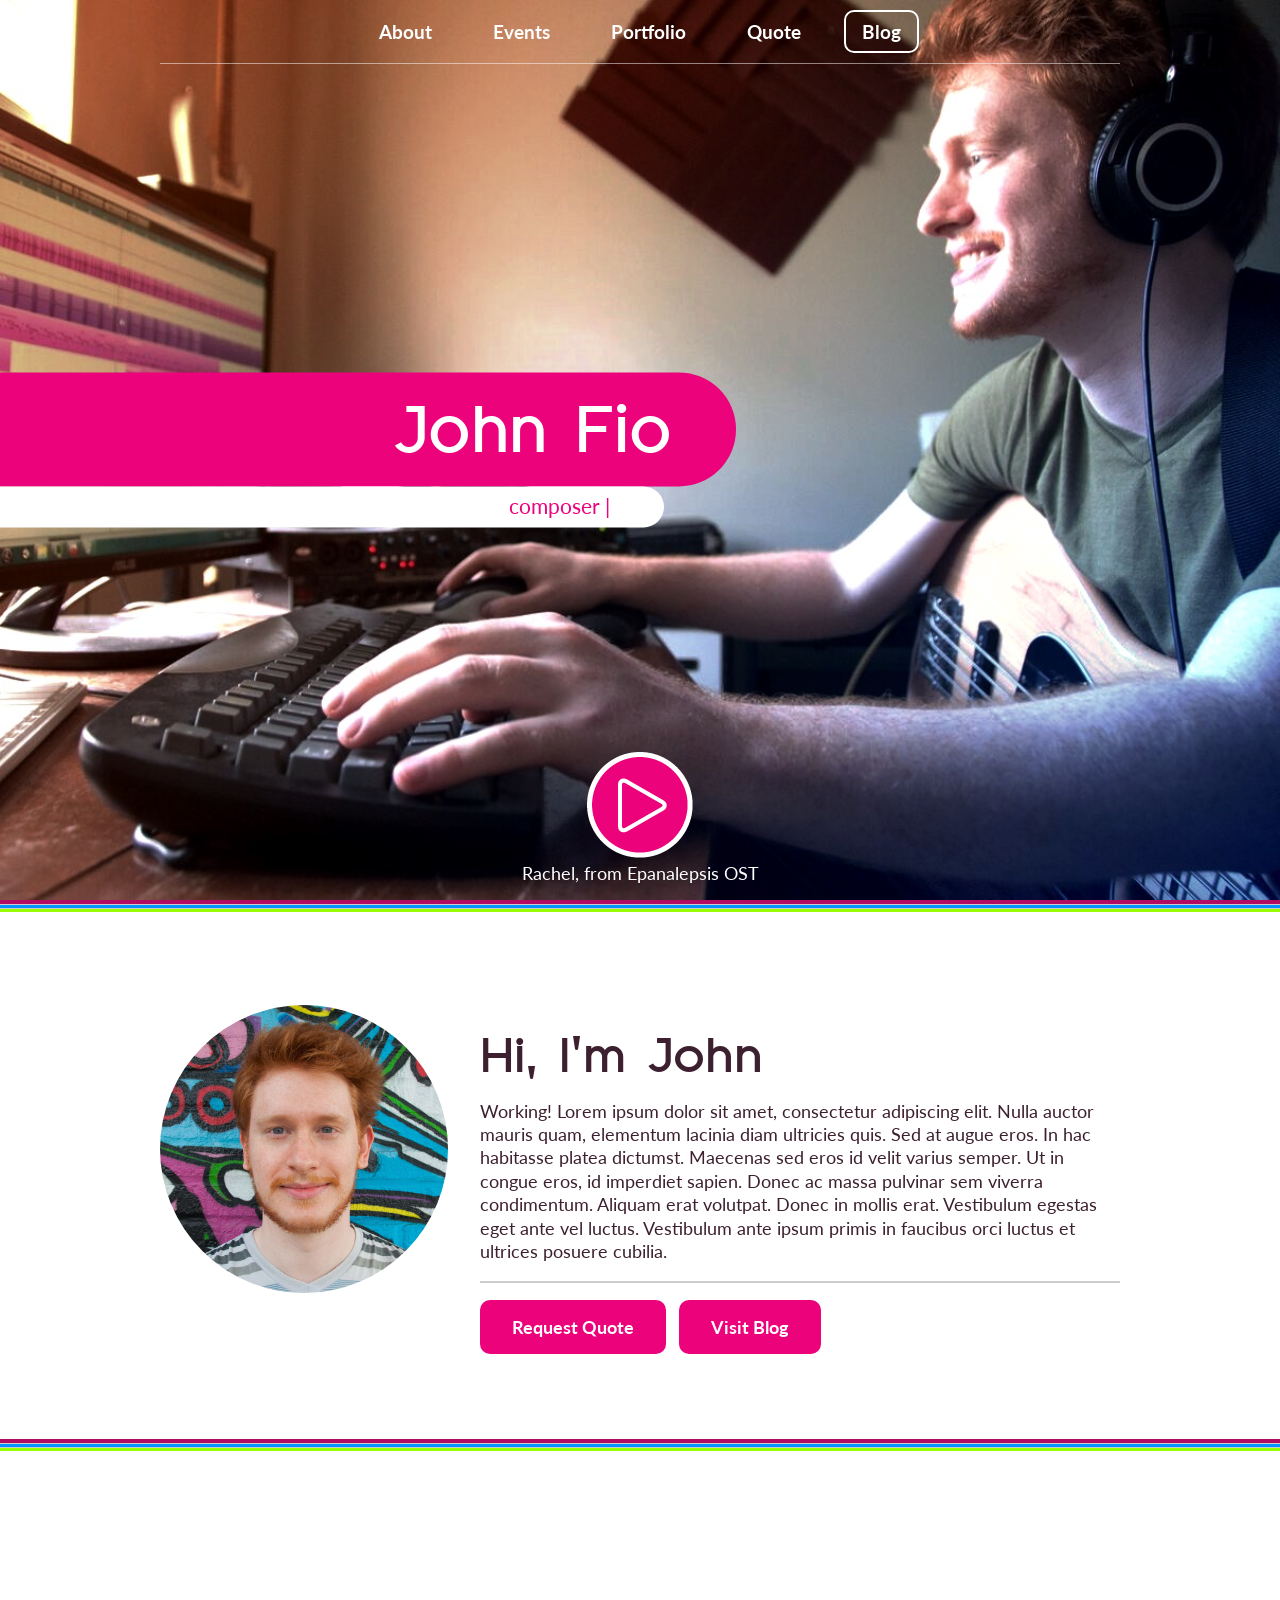
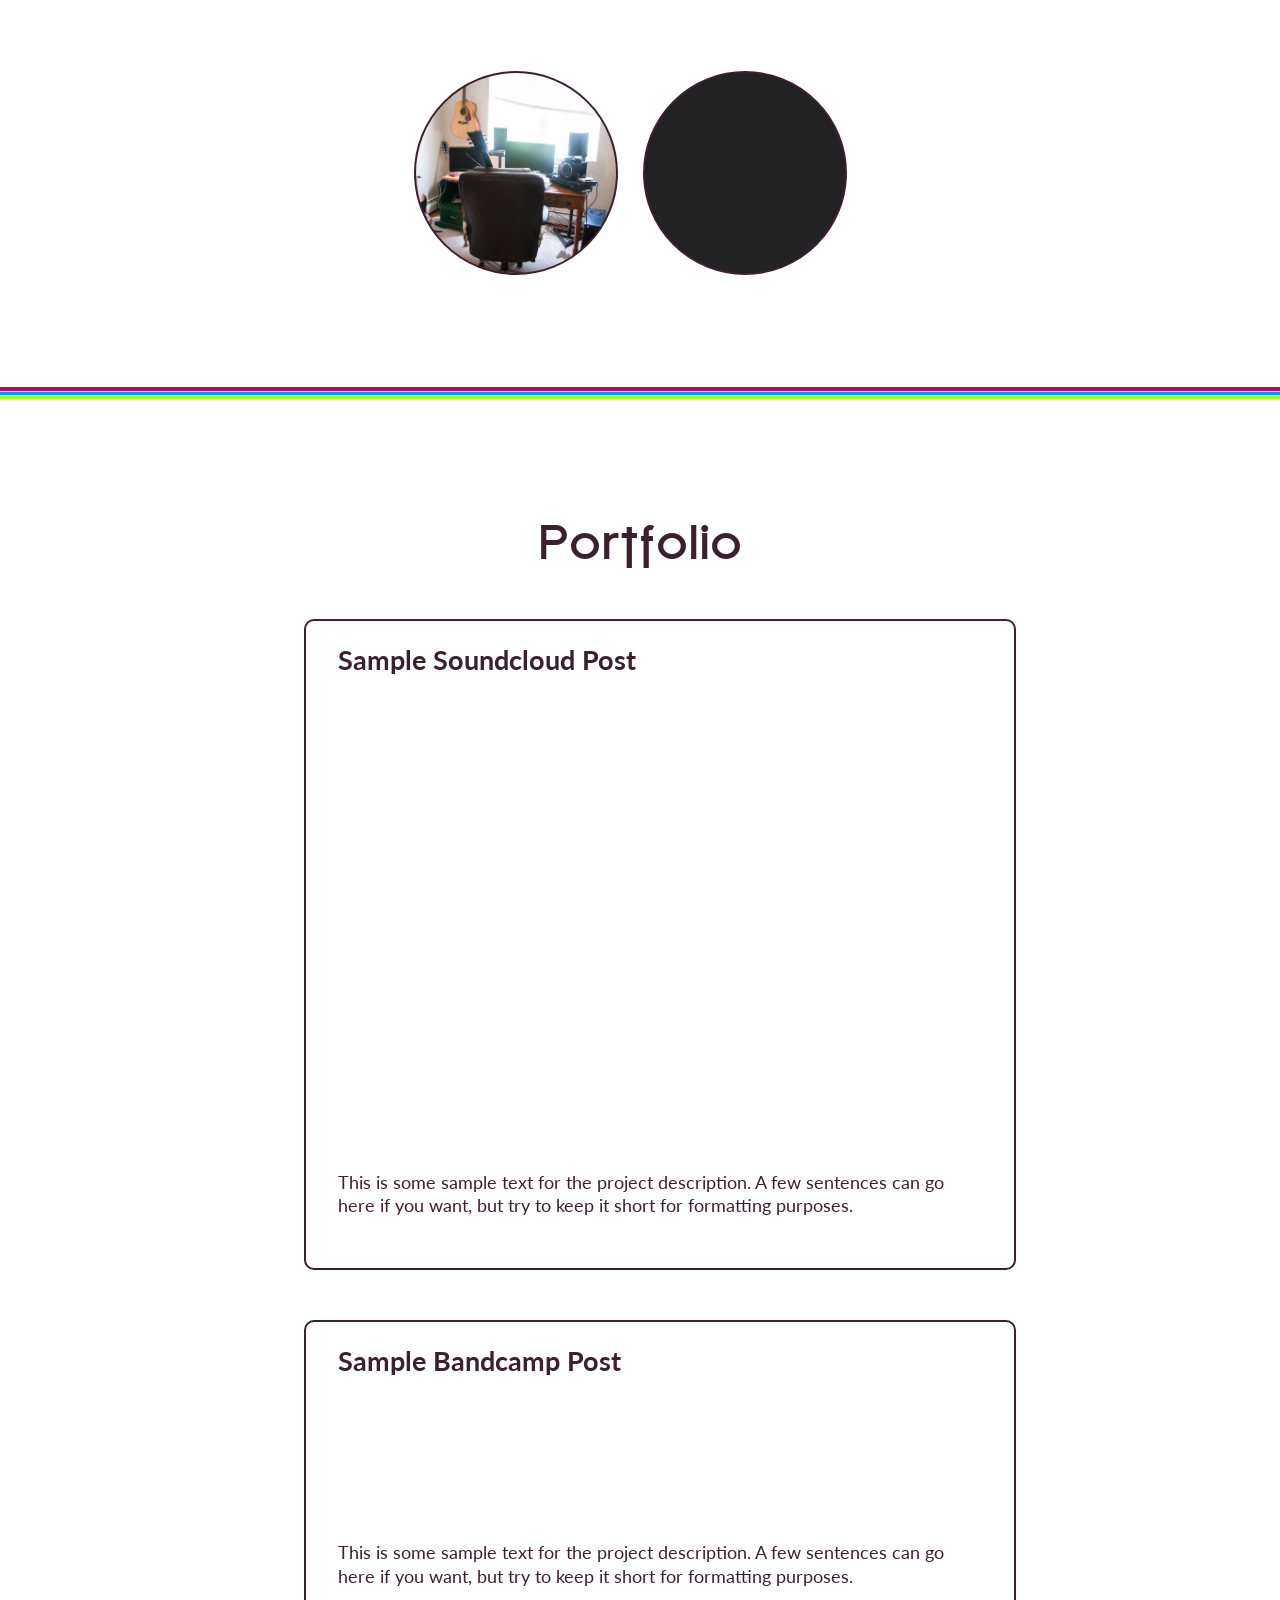
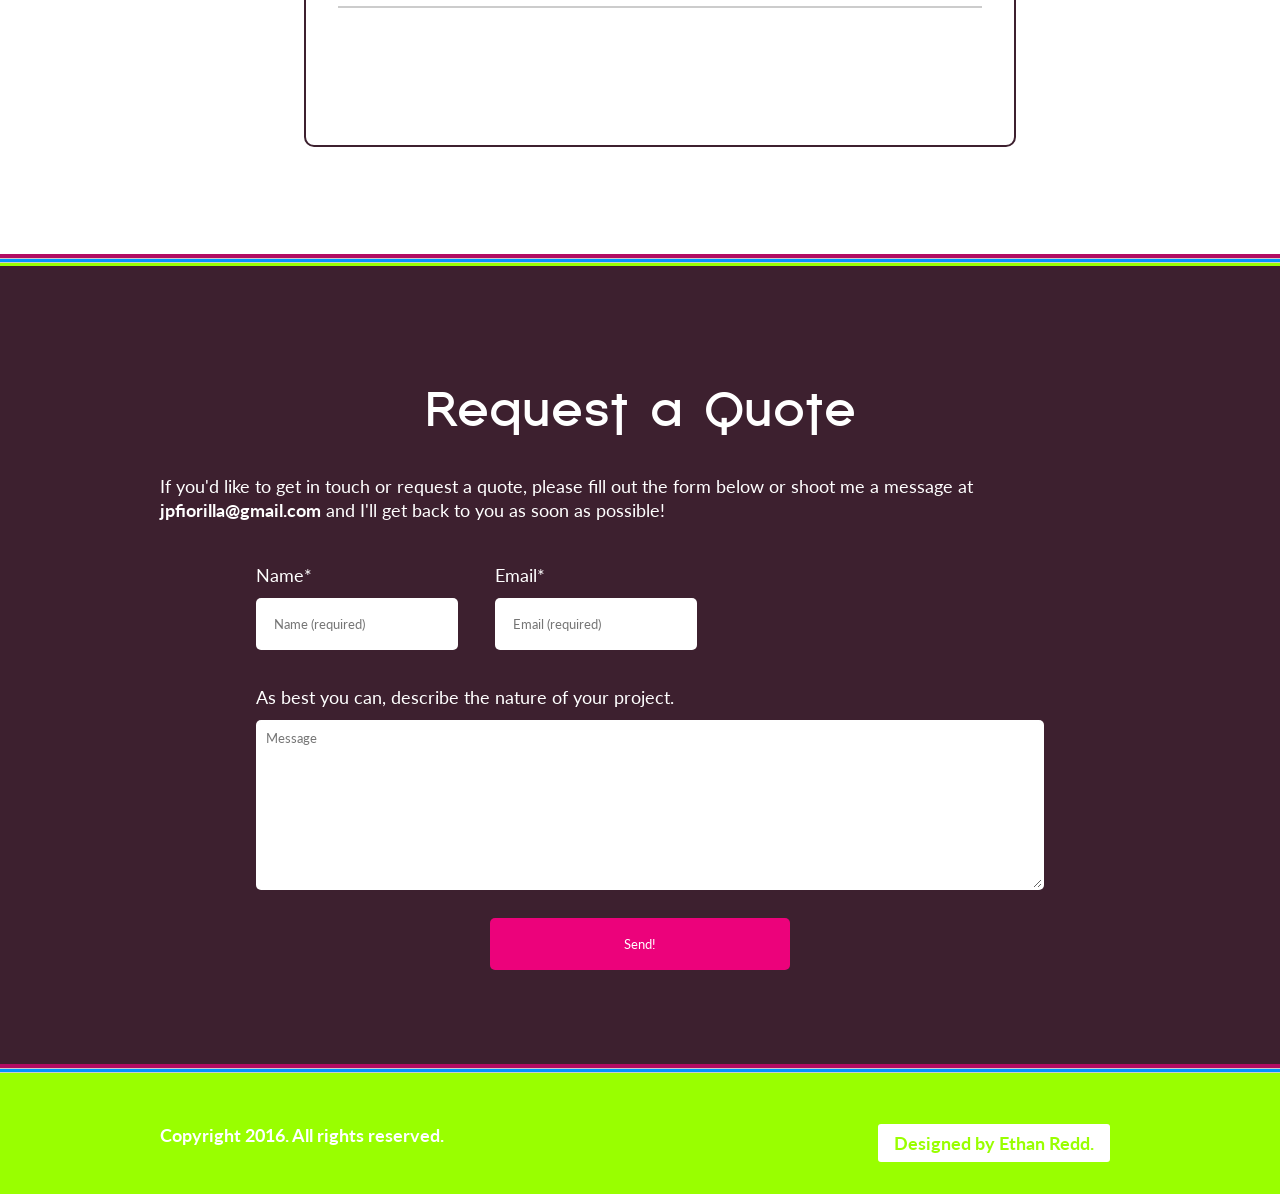
==== index.html @ 66d2ec2f "init" ====
<!DOCTYPE html>
<html>

  <head>
  <meta charset="utf-8">
  <meta http-equiv="X-UA-Compatible" content="IE=edge">
  <meta name="viewport" content="width=device-width, initial-scale=1">

  <title>John Fio - Composer</title>
  <meta name="description" content="Write an awesome description for your new site here. You can edit this line in _config.yml. It will appear in your document head meta (for Google search results) and in your feed.xml site description.
">

  <link href='https://fonts.googleapis.com/css?family=Lato:400,700' rel='stylesheet' type='text/css'>
  <link href="https://file.myfontastic.com/n6vo44Re5QaWo8oCKShBs7/icons.css" rel="stylesheet">
  <link rel="canonical" href="http://ethanredd.com/clientPreviews/johnfio/">
  <link rel="alternate" type="application/rss+xml" title="John Fio - Composer" href="http://ethanredd.com/clientPreviews/johnfio/feed.xml">

  <link rel="stylesheet" href="../css/style.css">
  <link rel="stylesheet" href="../css/stylem.css">
  <link rel="stylesheet" href="../css/jscrollpane.css">
  
  
  <link rel="apple-touch-icon" sizes="57x57" href="../images/apple-icon-57x57.png">
  <link rel="apple-touch-icon" sizes="60x60" href="../images/apple-icon-60x60.png">
  <link rel="apple-touch-icon" sizes="72x72" href="../images/apple-icon-72x72.png">
  <link rel="apple-touch-icon" sizes="76x76" href="../images/apple-icon-76x76.png">
  <link rel="apple-touch-icon" sizes="114x114" href="../images/apple-icon-114x114.png">
  <link rel="apple-touch-icon" sizes="120x120" href="../images/apple-icon-120x120.png">
  <link rel="apple-touch-icon" sizes="144x144" href="../images/apple-icon-144x144.png">
  <link rel="apple-touch-icon" sizes="152x152" href="../images/apple-icon-152x152.png">
  <link rel="apple-touch-icon" sizes="180x180" href="../images/apple-icon-180x180.png">
  <link rel="icon" type="image/png" sizes="192x192"  href="../images/android-icon-192x192.png">
  <link rel="icon" type="image/png" sizes="32x32" href="../images/favicon-32x32.png">
  <link rel="icon" type="image/png" sizes="96x96" href="../images/favicon-96x96.png">
  <link rel="icon" type="image/png" sizes="16x16" href="..">
  <link rel="manifest" href="/manifest.json">
  <meta name="msapplication-TileColor" content="#ffffff">
  <meta name="msapplication-TileImage" content="../ms-icon-144x144.png">
  <meta name="theme-color" content="#ffffff">

  <script type="text/javascript" src="https://code.jquery.com/jquery-1.12.0.min.js"></script>
  <script type="text/javascript" src="../scripts/jScrollPane.js"></script>
  <script>
		
		
		function validateEmail(email) {
			var re = /^(([^<>()\[\]\\.,;:\s@"]+(\.[^<>()\[\]\\.,;:\s@"]+)*)|(".+"))@((\[[0-9]{1,3}\.[0-9]{1,3}\.[0-9]{1,3}\.[0-9]{1,3}])|(([a-zA-Z\-0-9]+\.)+[a-zA-Z]{2,}))$/;
			return re.test(email);
		}
		
		$(document).ready(function(){
			var top = 0;
			var quotenum = 0;
			
			if (!navigator.userAgent.match(/webkit/i)) {
				 $(".wrapper").jScrollPane();
			}
			
			
			var rotatePortfolioQuotes = function(){
				$(".portfolioquotedisplay").each(function(){
					var quotes = $(this).find(".quotes");
					quotes.fadeOut(200);
					var q =quotenum % quotes.length+1;
					var currentSelector ="#" + $(this).attr("id")+" .quotes:nth-child("+q+")";
					$(currentSelector).fadeIn(800);
					
					quotenum++;
				});
			};
			$(".quotes").hide();
			setInterval(rotatePortfolioQuotes, 6000);
			
			
			$(".modal").hide();
			$("#splashname").animate({"width":"50%"}, 800,"linear");
			$("#splashsub").animate({"width":"50%"}, 1000,"linear");
			
			$(".openmodal").click(function(e){
				e.preventDefault();
				$($(this).attr('href')).fadeIn(300);
			});
			
			$(".modal-close").click(function(e){
				e.preventDefault();
				$(".modal").fadeOut(200);	
			});
			
			$(window).scroll(function(){
				top = $(window).scrollTop();
				if(top > 300){
					$("#header").addClass("headeractive");
				}else{
					$("#header").removeClass("headeractive");
				}
				
				$(".invisible").each(function(i){
					var t = $(this).offset().top ;
					var tw =  $(window).height() + $(window).scrollTop();
					if(tw > t){
						$(this).animate({"opacity": "1"}, 500,"linear");
					}
				});
			});
			
			$("#contactform").submit(function(e){
				e.preventDefault();
				
				var valid = true;
				
				if($("#cname").val()==="" || $("#cemail").val()===""){
					valid = false;
					$("#cname").addClass("required");
				}
				
				if(!validateEmail($("#cemail").val())){
					valid = false;
					$("#cemail").addClass("required");
				}
				
				if(valid){
					
					$.ajax({
						type: 'POST',
						url: $(this).attr('action'),
						data: $(this).serialize()
					}).done(function(response, textStatus, jqXHR) {
						var newdiv = $("<div class='inner'><h1>Thanks!</h1><p style='text-align:center;'>I'll get back to you as soon as possible.</p></div>").hide();
						$("#getquote .inner").replaceWith(newdiv);
						newdiv.fadeIn(800);					
					});
					
					
				}
				
			});
			
		});
	</script>
</head>


  <body>
      <div class="wrapper">
        
<div id="header">
	<div class="inner">
	
		<div id="h-social" class="sociallinks">
			<a class="socicon-bandcamp"  href="http://audiosprite.bandcamp.com"></a> 
			<a class="socicon-soundcloud"  href="http://www.soundcloud.com/audiosprite/">
			<a class="socicon-twitter" href="http://www.twitter.com/audiosprite"></a>
		</div>
		
		<nav id="h-nav">
			<a href="#about">About</a>
			<a href="#events">Events</a>
			<a href="#portfolio">Portfolio</a>
			<a href="#getquote">Quote</a>
			<a href="">Blog</a>
		</nav>
		
	</div>				
</div>

				
		<section class="chunk" id="splash">
				<div class="vert-center">
					<div class="splashstrip" id="splashname">
						<h1>John Fio</hi>
					</div>
					<div class="splashstrip sociallinks" id="splashsub">
						<div>composer | <a class="socicon-bandcamp"  href="http://audiosprite.bandcamp.com"></a> <a class="socicon-soundcloud"  href="http://www.soundcloud.com/audiosprite/"></a>  <a class="socicon-twitter" href="http://www.twitter.com/audiosprite"></a></div>
					</div>
				</div>
				
				<div style="color:white; text-align: center; bottom: 1rem; position: absolute; width:100%;">
					<a id="splashplay" href="#modal-playbutton"><img id="splashplaybutton" src="../images/playbutton.png" alt="Play"></a>
					<div id="#splashplay">Rachel, from Epanalepsis OST</div>
				</div>
		</section>
		
		<section class="chunk" id="about">
			<hr class="strip topstrip">
			<div class="inner invisible">
				<img src="headshot.jpg" alt="John Fio" id="headshot">
				<h1 style="text-align: left; margin-bottom: 0px;">Hi, I'm John</h1>					
				<p>
						Working! Lorem ipsum dolor sit amet, consectetur adipiscing elit. Nulla auctor mauris quam, elementum lacinia diam ultricies quis. Sed at augue eros. In hac habitasse platea dictumst. Maecenas sed eros id velit varius semper. Ut in congue eros, id imperdiet sapien. Donec ac massa pulvinar sem viverra condimentum. Aliquam erat volutpat. Donec in mollis erat. Vestibulum egestas eget ante vel luctus. Vestibulum ante ipsum primis in faucibus orci luctus et ultrices posuere cubilia.
				</p>
				
				<hr>
				<div class="row" style="text-align:left;">
					<a href="#quote" class="buttonlink">Request Quote</a>
					<a href="[blog]" class="buttonlink">Visit Blog</a>
				</div>
				
			</div>
		</section>
		
		<section class="chunk" id="events">
			<hr class="strip topstrip">
			<div class="inner invisible">
				<h1>Events</h1>
				<ul id="eventsul">
					<div id="eventsulwrap">
						
						
						<li><a style="background-image:url('../images/testimg.jpg')" class="openmodal" href="#modal-testevent"></a></li>
						
						<li><a style="background-image:url('../images/')" class="openmodal" href="#modal-playbutton"></a></li>
						
						
					</div>
				</ul>
				
				
			</div>
		</section>
		
		
		<section class="chunk" id="portfolio">
			<hr class="strip topstrip">
			<div class="inner invisible">
				
				<h1>Portfolio</h1>
				
				<ul id="portfolioul">
					
						<li>
							<h2>Sample Soundcloud Post</h2>
							<iframe width="100%" height="450" scrolling="no" frameborder="no" src="https://w.soundcloud.com/player/?url=https%3A//api.soundcloud.com/playlists/109590826&amp;auto_play=false&amp;hide_related=false&amp;show_comments=true&amp;show_user=true&amp;show_reposts=false&amp;visual=true"></iframe>

<p>This is some sample text for the project description. A few sentences can go here if you want, but try to keep it short for formatting purposes.</p>

							
						</li>
	
					
						<li>
							<h2>Sample Bandcamp Post</h2>
							<iframe style="border: 0; width: 100%; height: 120px;" src="https://bandcamp.com/EmbeddedPlayer/album=4010447247/size=large/bgcol=ffffff/linkcol=0687f5/tracklist=false/artwork=small/transparent=true/" seamless=""><a href="http://audiosprite.bandcamp.com/album/epanalepsis">Epanalepsis by John Fio</a></iframe>
<p>This is some sample text for the project description. A few sentences can go here if you want, but try to keep it short for formatting purposes.</p>


							
							<div class="row" class="quotebox">
								<hr>
								<div class="portfolioquote" >
									
									<div class="portfolioquotedisplay" id="quote-testportfolio">
										
										<div class="quotes">
											<div><strong>"Kudos to the audio, which evoked memories of my favourite era of music."</strong></div> 
											John Walker, RockPaperShotgun
										</div>
										
										<div class="quotes">
											<div><strong>"John Fio’s neat melodies add character"</strong></div> 
											Adam Koper, Nouse
										</div>
										
										<div class="quotes">
											<div><strong>"Very diverse with some very catchy melodies."</strong></div> 
											Chris Bowie, Mouse N Joypad
										</div>
										
									</div>									
								</div>
							</div>
							
						</li>
	
					
				</ul>
				
			</div>
		</section>
		
		<section class="chunk" id="getquote">
			<hr class="strip topstrip">
			<div class="inner invisible">
				<h1>Request a Quote</h1>
				<p>
					If you'd like to get in touch or request a quote, please fill out the form below or shoot me a message at <a href="mailto: jpfiorilla@gmail.com">jpfiorilla@gmail.com</a> and I'll get back to you as soon as possible! 
				</p>
				
				<form id="contactform" action="http://formspree.io/jpfiorilla@gmail.com">
					<div class="formrow">
						<div class="formitem">
							<div class="formrow">Name*</div> 
							<input name="name" type="text" placeholder="Name (required)" id="cname">
						</div>
						
						<div class="formitem">
							<div class="formrow">Email*</div> 
							<input name="email" type="text" placeholder="Email (required)" id="cemail">
						</div>
					</div>
					
					<div class="formrow">
						<div class="formrow">As best you can, describe the nature of your project.</div> 
						<textarea placeholder="Message" id="cmessage"></textarea>
					</div>
					
					<div class="formrow">
						<input type="submit" value="Send!">
					</div>
				</form>
				
			</div>
		</section>
		
		
		<div class="modal" id="modal-testevent">
			<div class="inner">
				<a href="" class="modal-close">x</a>
				<h1>Test Event</h1>			
				<div class="modal-scroll">
					
					<img class="modal-img" src="../images/testimg.jpg" alt="The Image">
					
					<p>This is a test post for the “Events” section. The “bg” is the name of an image located in the /images/ folder of the site (which will be used both for the preview tile and the top image). You can put links/embeds/html/whatever in here, and posts can be as long as you link since the modal scrolls.</p>

<p>Lorem ipsum dolor sit amet, consectetur adipiscing elit. Curabitur viverra dui lorem, eget consequat quam auctor sed. Suspendisse potenti. Duis nec sodales massa, vitae malesuada erat. Curabitur ornare nunc elit, eget lacinia turpis mollis scelerisque. Pellentesque ut felis ut est scelerisque feugiat. Ut sed dui lobortis, facilisis tortor eget, elementum libero. Cum sociis natoque penatibus et magnis dis parturient montes, nascetur ridiculus mus. In ornare ornare justo, eu convallis ex lacinia nec. Cras pellentesque iaculis nulla, id laoreet ex auctor eget. Aliquam erat volutpat. Ut ut metus ipsum. Nulla faucibus, ipsum in semper vulputate, massa ex ornare sem, eu lobortis tellus lectus id tortor. Vivamus ex purus, tempus eget condimentum convallis, dapibus in mauris. Nullam pellentesque tempus lectus et luctus. Nam suscipit elementum risus non posuere. Quisque placerat augue ipsum, ut vehicula ipsum pulvinar a.</p>

<p>Curabitur a nisi a ex tempus molestie. Cras blandit justo dui, sit amet malesuada est lacinia ac. Praesent lacinia felis elit, ut accumsan nibh mattis sit amet. Sed aliquet purus a odio aliquam suscipit. Nullam a nulla quam. Donec mollis vel ipsum et commodo. Mauris maximus ante neque, ac accumsan urna pulvinar vel. Nunc elementum massa at consectetur venenatis. Quisque lobortis urna nulla, sit amet lacinia tortor maximus sed. Mauris purus neque, luctus eget lectus sed, convallis porta metus.</p>


				</div>
			</div>
		</div>
		
		<div class="modal" id="modal-playbutton">
			<div class="inner">
				<a href="" class="modal-close">x</a>
				<h1>Play Button Spotlight</h1>			
				<div class="modal-scroll">
					
					<iframe width="100%" height="450" scrolling="no" frameborder="no" src="https://w.soundcloud.com/player/?url=https%3A//api.soundcloud.com/playlists/109590826&amp;auto_play=false&amp;hide_related=false&amp;show_comments=true&amp;show_user=true&amp;show_reposts=false&amp;visual=true"></iframe>

				</div>
			</div>
		</div>
		
		
		<section class="chunk" id="footer">
	<hr class="strip topstrip">
	<div class="inner">
		<a>Copyright 2016. All rights reserved.</a>
		<a href="http://www.ethanredd.com" id="raddlink">Designed by Ethan Redd.</a>
	</div>
</section>
	  </div>

	  <script>
	  $(document).ready(function(){
		  var playingFeaturedTrack = false;
			var audioElement = document.createElement('audio');
			audioElement.setAttribute('src', '../music/John Fio - Rachel.mp3');
			audioElement.setAttribute('autostart', '0');

			$.get();
			
			$("#splashplay").on("click", function(){
				playingFeaturedTrack = !playingFeaturedTrack;
				var b = "../images/";
				var playsrc = (playingFeaturedTrack)? b+"pausebutton.png" : b+"playbutton.png";
				$("#splashplaybutton").attr("src", playsrc);
				
				if(playingFeaturedTrack){
					audioElement.play();
				}
				else
					audioElement.pause();
			});

			audioElement.addEventListener("load", function() {
				audioElement.play();
			}, true);
	  });
		
			
	  </script>
	  
	  
  </body>

</html>
---- css/style.css ----
@keyframes bounce{
	0%{
		transform: translateY(0px);
		-webkit-transform: translateY(0px);
	}
	25%{
		transform: translateY(-15px);
		-webkit-transform: translateY(-15px);
	}
	50%{
		transform: translateY(-17px);
		-webkit-transform: translateY(-17px);
	}
	80%{
		transform:translateY(10px);
		-webkit-transform: translateY(10px);
	}
	100%{
		transform: translateY(0px);
		-webkit-transform: translateY(0px);
	}
}

@font-face {
  font-family: 'Florencesans-Bold';
  src: url('Florencesans-Bold.eot?#iefix') format('embedded-opentype'),  url('Florencesans-Bold.woff') format('woff'), url('Florencesans-Bold.ttf')  format('truetype'), url('Florencesans-Bold.svg#Florencesans-Bold') format('svg');
  font-weight: normal;
  font-style: normal;
}

*{
	font-family: 'Lato', sans-serif;
}

html,body, #wrap{
	padding:0px;
	margin:0px;
	top:0px;
	right:0px;
	bottom:0px;
	left:0px;
}

body{
	font-size: 18px;
}


h1,h2,h3,h4,h5,h6{
	font-weight: bold;
}

h1{
	text-align: center;
	font-family: 'Florencesans-Bold', 'Lato', sans-serif;
	font-size: 3rem;
}

h1,h2,h3,h4,h5,h6,
p, ul{
	color: #3D202F;
}

p{
	line-height: 1.3;
}

hr{
	height: 2px;
	outline:none;
	border:none;
	background-color: #CCC;
}

a{
	text-decoration: none;
	color:inherit;
	font-weight: bold;
}

.vert-center{
	position:relative;
	top: 50%;
	transform: translateY(-50%);
}
.buttonlink{
	display:inline-block;
	text-decoration:none;
	text-align:center;
	margin: .5rem;
	margin-left: 0px;
	padding: 1rem 2rem;
	border-radius: 10px;
	background-color: #EC027B;
	color: white;
	transition: background-color 0.2s ease;
}
.buttonlink:hover{
	color: #EC027B;
	background-color: #99FF00;
	
	transition: background-color 0.2s ease;
}

.chunk{
	width:100%;
	margin:0px;
	padding:0px;
	clear:both;
	background-attachment:fixed;
	background-size: cover;
	background-blend-mode: multiply;
}
.inner{
	position: relative;
	width:80%;
	max-width: 960px;
	margin: 0px auto;
	padding: 4.8rem 0px;
}
.invisible{
	opacity:0;
}

.strip{
	width:100%;
	padding:0px;
	margin:0px;
	height: 12px;
	background-repeat: repeat-x;
}
.strip_half{
	background-image: url("../images/strip_top.png");
	width:60%;
	height: 6px;
	margin: 1rem auto;
	border-radius: 6px;
}

.bottomstrip{
	background-image: url("../images/strip_bottom.png");
}
.topstrip{
	background-image: url("../images/strip_top.png");
}

.sociallinks a{
		text-decoration:none;
		color: inherit;
		transition: color .3s ease;
		margin: 5px;
}
.sociallinks a:hover{
	color: #99FF00;
	transition: color .3s ease;
}

#header{
	z-index: 10000;
	position:fixed;
	padding: 0px;
	width: 100%;
	text-align:center;
	color: white;
	background-color: rgba(0,0,0,0);
	transition: background-color 0.5s ease;
}
#header .sociallinks{
	display:none;
}

.headeractive{
	background-color: #EC027B!important;
	transition: background-color 0.5s ease;
	text-align: left !important;
	
}
.headeractive .sociallinks{
	display:block!important;
}
.headeractive #h-nav a:first-child{
	margin-left: 0px;
}


#header .inner{
	z-index: 10000;
	border-bottom: 1px solid rgba(255,255,255,.5);
	padding: 10px 0px;
}
#h-nav{
	display: inline-block;
	margin: 10px 0px;
}
#h-nav a{
	border: 2px solid rgba(0,0,0,0);
	border-radius: 10px;
	padding: .5rem 1rem;
	margin: 0px 10px;
	font-size: 1.2rem;
	/*text-transform: uppercase;*/
	color:inherit;
	text-decoration: none;
	transition: border-color .3s ease;
}
#h-nav a:hover{
	border-color: white;
	transition: border-color .3s ease;
}
#h-nav a:last-child{
	border: 2px solid white;
}
#h-nav a:last-child:hover{
	color: #EC027B;
	background-color: white;
	transition: background-color .3s ease;
}

#h-social{
	float:right;
	line-height: 3rem;
}

#splash{
	height: 100vh;
	min-height: 500px;
	background: url("../images/splashbg.jpg");
	background-size: cover;
	background-attachment: fixed;
	background-position: center right;
	padding:0px;
}

.splashstrip{
	width: 25%;
	text-align:right!important;
	padding: .25rem 2rem;
	border-radius: 0rem 4rem 4rem 0rem;
}
	#splashname{
		padding-right: 4rem;
		line-height:0;
		background-color: #EC027B;
		color: white;
	}
	#splashname h1{
		text-align:right!important;
		font-size: 4rem;
		color: white;
	}
	#splashsub{
		padding: .5rem 1.5rem;
		padding-left: 0px;
		font-size: 1.3rem;
		line-height: 1.2;
		background-color: white;
		color: #EC027B;
	}

	
	
#headshot{
	width:30%;
	min-width: 200px;
	float: left;
	margin: 1rem 2rem;
	margin-left: 0px;
	border-radius: 50%;
}	
	
#events{
	//background-color: #EC027B;
	background-image: url("../images/eventsbg.jpg");
}
#events p, #events ul, #events h1{
	color: white;
}	
#eventsul{
	padding: 0px;
	margin: 0px;
	white-space: nowrap;
	
}
#eventsulwrap{
	overflow-x: scroll;
	width:100%;
	height: 250px;
	margin:0px;
	text-align:center;
	overflow-y:hidden;
}
#eventsul li{
	display:inline-block;
}
#eventsul li a{
	display:inline-block;
	text-decoration:none;
	color: inherit;
	width: 200px;
	height: 200px;
	margin: 10px 20px;
	margin-left: 0px;
	border-radius: 200px;
	background-color: #222;
	text-align: center;
	border: 2px solid #3D202F;
	
	
	background-size: cover;
	background-position: center;
	
	transition: border-color 0.3s ease;
	transition: border-radius 0.3s ease;
}
	
#eventsul li a:hover{
	border-color: #99FF00;
	border-radius: 10px;
	transition: border-color 0.3s ease;
	transition: border-radius 0.3s ease;
}
	
#portfolioul{
	list-style:none;
}	
#portfolioul li{
	max-width: 70%;
	margin: 30px auto;
	margin-top: 50px;
	padding: 2rem;
	padding-top: 0px;
	
	border: 2px solid;
	
	background-color: white;
	border-radius: 10px;
}	
.portfolioquote{
	text-align: center;
	height: 6rem;
	
	font-style: italic;
}
.portfolioquotedisplay{
	width:95%;
	margin:0px auto;
	font-size: .9em;
}

	
#getquote{
	background-color: #3D202F!important;
}	
#getquote p, #getquote ul, #getquote h1{
	color: white!important;
}

form{
	width: 80%;
	margin: .3rem auto;
	color: white;
}

input{
	padding: 1rem;
	color: #3D202F;
	border-radius: 5px;
	outline:none;
	border: 2px solid rgba(0,0,0,0);
	transition: border .3s ease;
}

input[type="submit"]{
	display:block;
	width: 300px;
	color: white;
	background-color: #EC027B;
	margin: 0px auto;
}

textarea{
	width: 100%;
	height: 150px;
	padding: .5rem;
	border-radius: 5px;
	outline:none;
	border: 2px solid rgba(0,0,0,0);
	color: #3D202F;
}

input:focus, textarea:focus{
	border: 2px solid #99FF00;
	transition: border .3s ease;
}

.formrow{
	width: 100%;
	padding: .75rem 0rem;
	margin: 0rem;
}
.formitem{
	display:inline-block;
	margin-right: 2rem;
}
.required{
	border: 3px solid red;
	
	transition: border .3s ease;
}

		
#footer{
	color: white;
	background-color: #99FF00;
}
#footer .inner{
	padding: 3rem 0rem;
}
#raddlink{
	color: #99FF00;
	background-color: white;
	padding: .5rem 1rem;
	border-radius: 3px;
	margin: 0px 10px;
	text-decoration:none;
	float: right;
}

.modal{
	z-index: 20000;
	position: fixed;
	top:0px;
	right: 0px;
	bottom: 0px;
	left: 0px;
	
	background-color: rgba(153, 6,61, .92);
}
.modal *{
	color: white;
}
.modal-close{
	display:block;
	text-align:center;
	width: 3rem;
	height: 3rem;
	line-height: 3rem;
	font-size: 2rem;
	font-weight: light;
	border: 2px solid white;
	border-radius: 50%;
	float: right;
	text-decoration: none;
	transition: background-color 0.2s ease;
}
.modal-close:hover{
	color: #EC027B;
	background-color: white;
	transition: background-color 0.2s ease;
}
.modal-scroll{
	border-top: 2px solid rgba(255,255,255,.5);
	height: 75vh;
	padding: 1.5rem;
	overflow-y: scroll;
	margin:auto;
	width: 90%;
}
.modal-img{
	display:block;
	margin: .5rem auto;
	width: 75%;
	height:auto;
	border-radius: 4px;
	border: 1px solid white;
}
.modal p{
	width: 90%;
	margin: 1rem auto;
}

::-webkit-scrollbar{
	width: 1rem;
}
::-webkit-scrollbar-track{
	background-color: rgba(0,0,0,.5);
}
::-webkit-scrollbar-track:horizontal{
	border-radius: .5rem;
}
::-webkit-scrollbar-thumb{
	border: 2px solid rgba(0,0,0,0);
	background-color: #99FF00;
	border-radius: .5rem;
}
---- css/stylem.css ----
@media screen and (max-width: 650px){	
	
	body{
		font-size: 17px;
	}
	
	h1{
		font-size: 2rem;
		text-align: center;
	}

	.chunk{
		width:100%;
	}
	
	.inner{
		width: 90%;
		margin: auto;
		padding: 2rem 0px;
	}
	
	#header{
		display:none;/*hack*/
	}
	
	#splash{
		background-position: center right;
	}
	
	#splashname{
		padding-right: 2rem;
		padding-left: 5rem;
	}
	
	#splashname h1{
		font-size: 2rem;
	}
	
	#splashsub {
		font-size: 1rem;
		padding: .2rem 2rem;
		padding-left: 4.5rem;
	}
	
	#splashplay{
		font-size: 4rem;
		width: 5rem;
		height: 5rem;
		line-height:5rem;
		left: initial;
		right: 2rem;
	}
	
	#headshot{
		display:block;
		float:none; 
		margin: 1rem auto;
	}
	
	#portfolioul{
		padding:0px;
		margin:0px;
	}
	
	#portfolioul li{
		max-width:initial;
		width: 90%!important;
		padding: .5rem;
		box-shadow:none;
		border: none;
		border-bottom: 2px solid #3D202F;
		border-radius: 2px;
	}
	
	.portfolioquote{
		//font-size: 1rem!important;
	}
	
	input{
		padding: .5rem;
	}
	
	.modal h1{
		font-size: 1.3rem;
	}
	.modal-scroll{
		height: 70vh!important;
	}
	
	.buttonlink, input[type="submit"]{
		width: 70%;
	}
	
	#raddlink{
		display:block;
		float:none;
		margin: 1.5rem auto;
		margin-bottom: 1rem;
	}
}
---- css/jscrollpane.css ----
/*
 * CSS Styles that are needed by jScrollPane for it to operate correctly.
 *
 * Include this stylesheet in your site or copy and paste the styles below into your stylesheet - jScrollPane
 * may not operate correctly without them.
 */

.jspContainer
{
	overflow: hidden;
	position: relative;
}

.jspPane
{
	position: absolute;
}

.jspVerticalBar
{
	position: absolute;
	top: 0;
	right: 0;
	width: 16px;
	height: 100%;
	background: #99FF00;
}

.jspHorizontalBar
{
	position: absolute;
	bottom: 0;
	left: 0;
	width: 100%;
	height: 16px;
	background: #99FF00;
}

.jspCap
{
	display: none;
}

.jspHorizontalBar .jspCap
{
	float: left;
}

.jspTrack
{
	background: #dde;
	position: relative;
}

.jspDrag
{
	background: #bbd;
	position: relative;
	top: 0;
	left: 0;
	cursor: pointer;
}

.jspHorizontalBar .jspTrack,
.jspHorizontalBar .jspDrag
{
	float: left;
	height: 100%;
}

.jspArrow
{
	background: #99FF00;
	text-indent: -20000px;
	display: block;
	cursor: pointer;
	padding: 0;
	margin: 0;
}

.jspArrow.jspDisabled
{
	cursor: default;
	background: #80808d;
}

.jspVerticalBar .jspArrow
{
	height: 16px;
}

.jspHorizontalBar .jspArrow
{
	width: 16px;
	float: left;
	height: 100%;
}

.jspVerticalBar .jspArrow:focus
{
	outline: none;
}

.jspCorner
{
	background: #eeeef4;
	float: left;
	height: 100%;
}

/* Yuk! CSS Hack for IE6 3 pixel bug :( */
* html .jspCorner
{
	margin: 0 -3px 0 0;
}
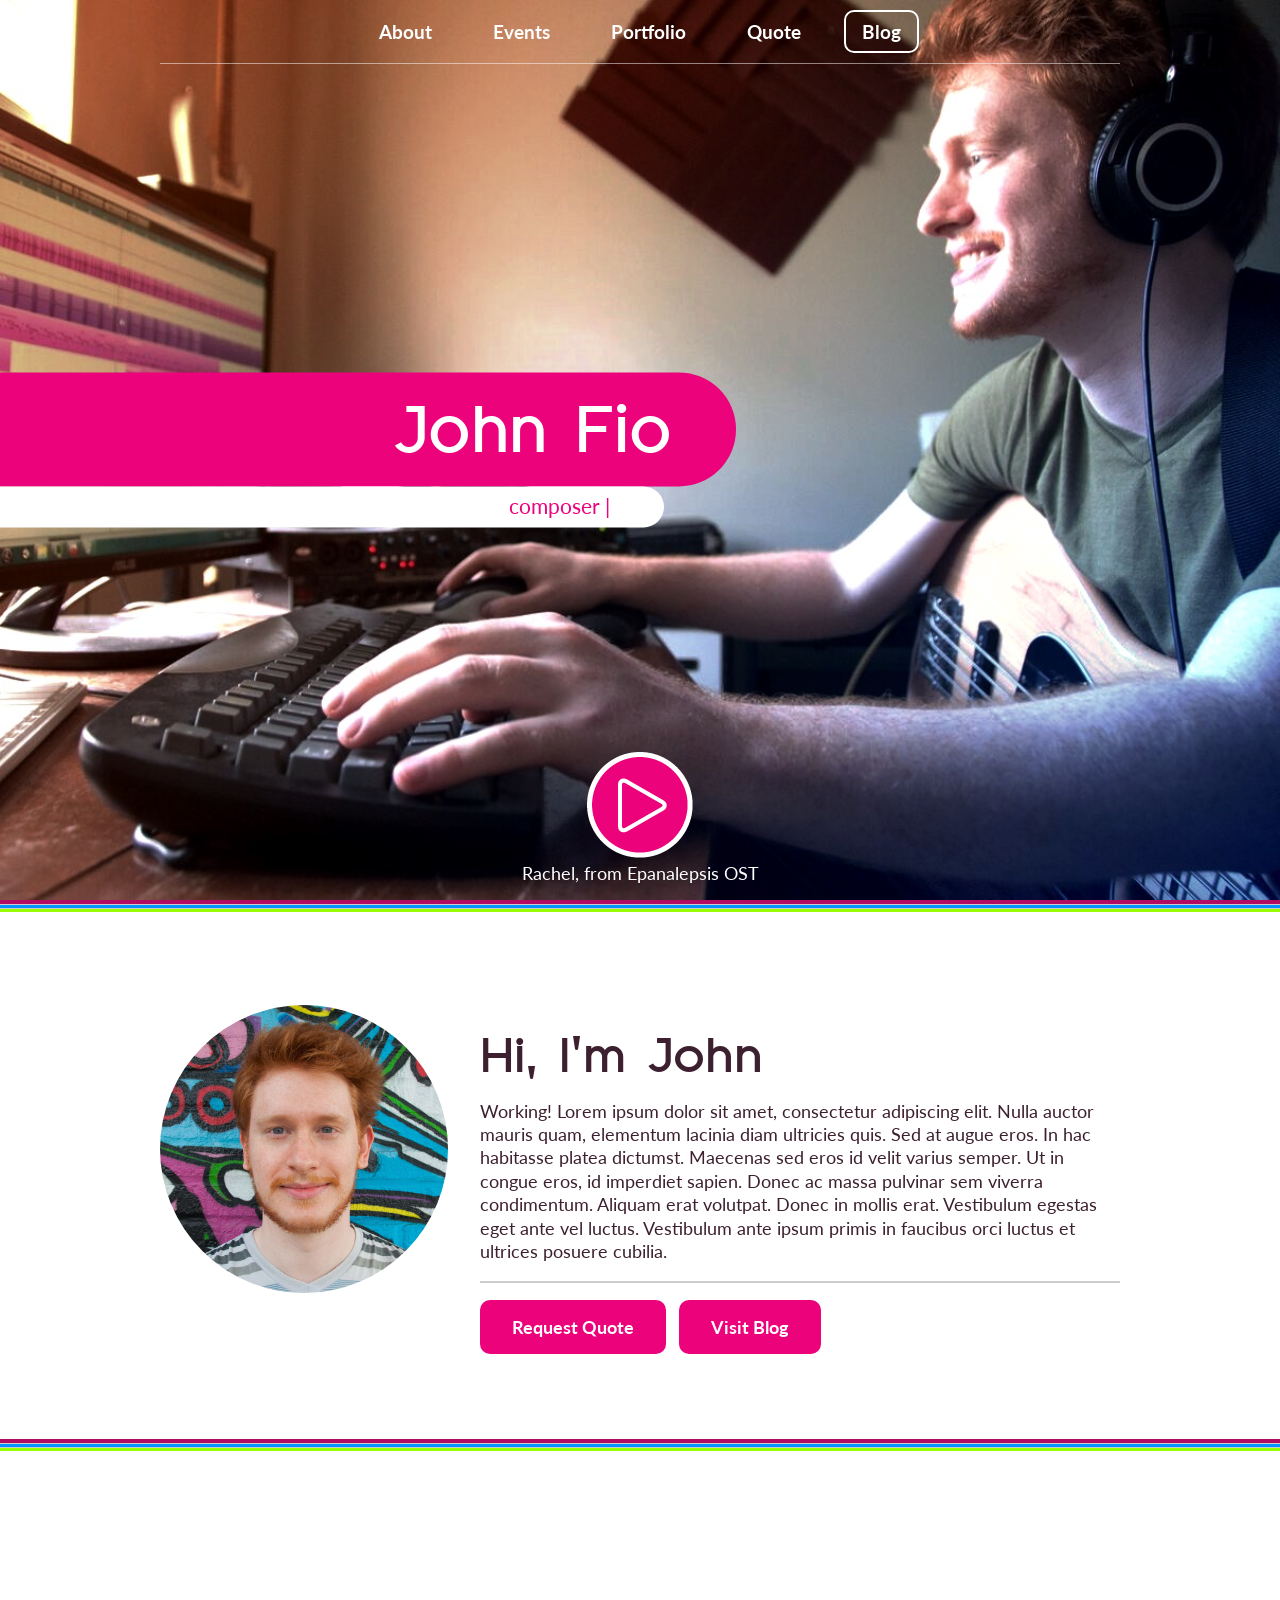
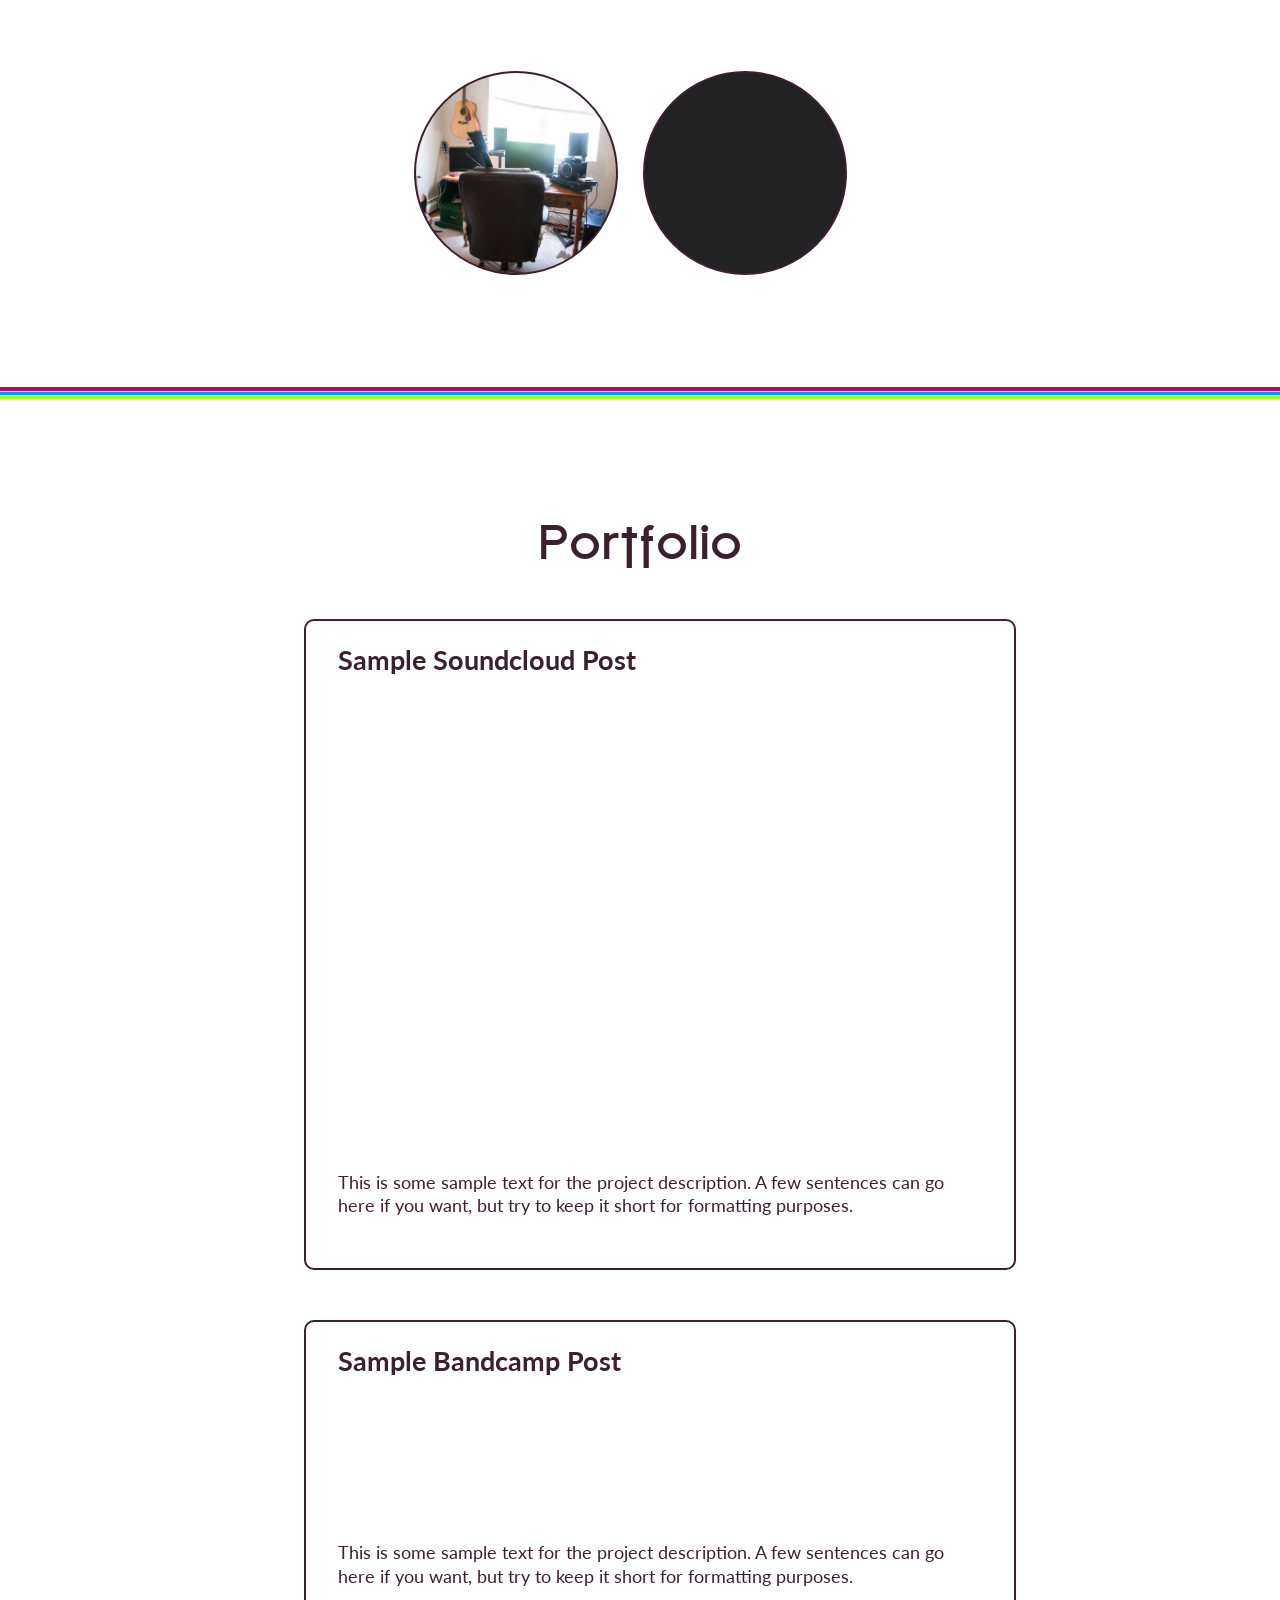
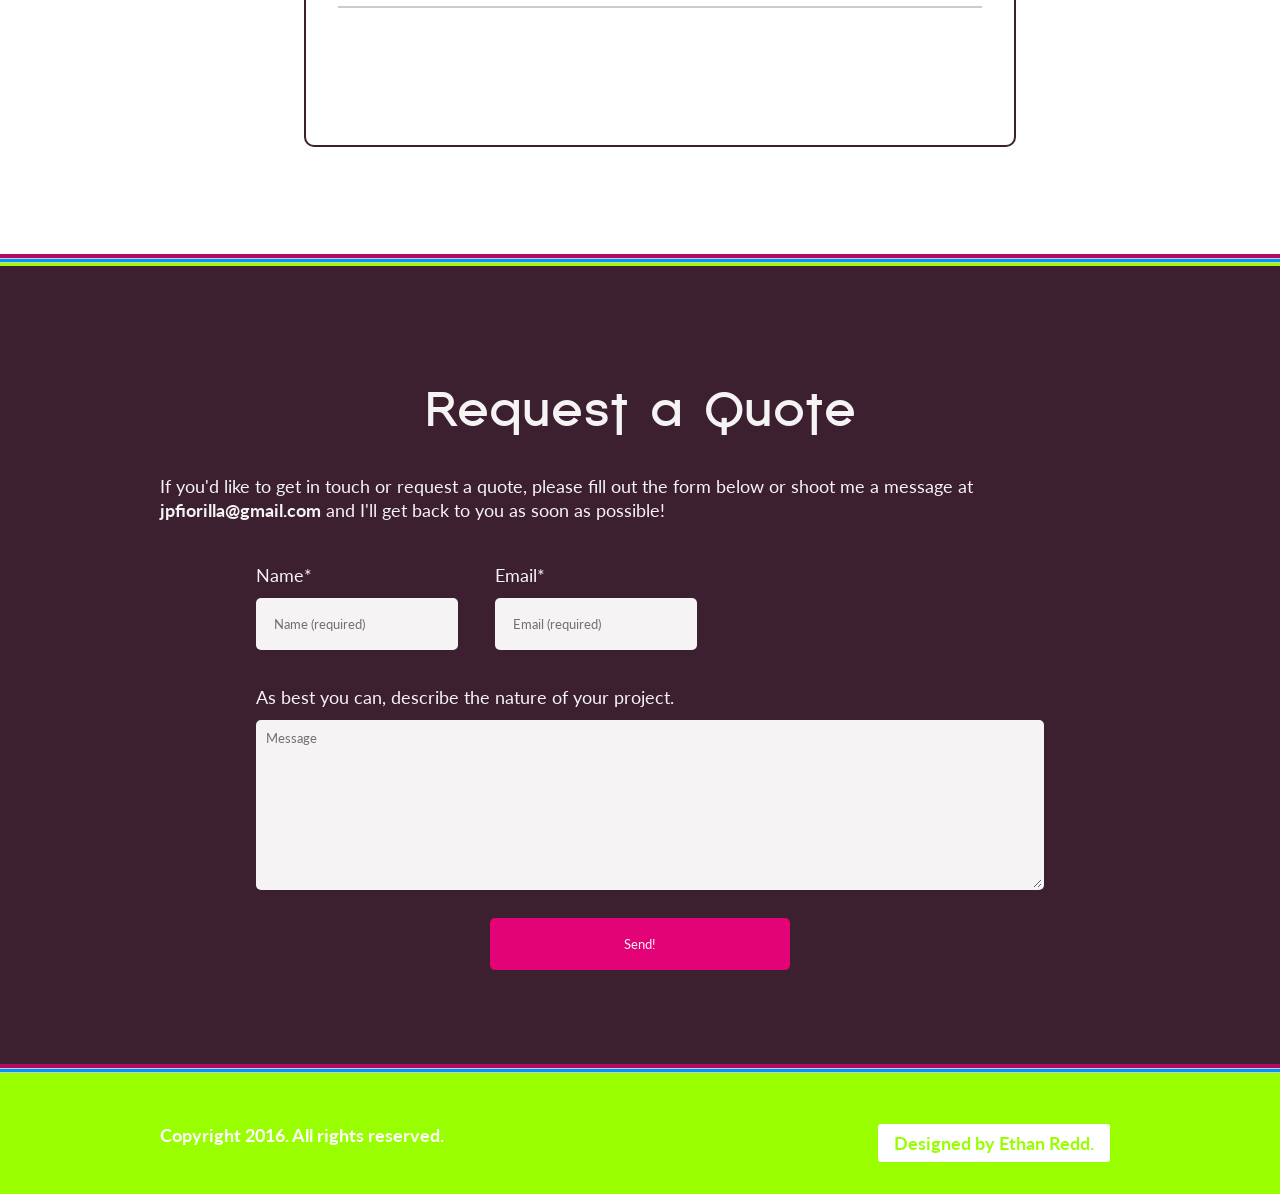
==== commit b65fccae: "https" ====
--- a/index.html
+++ b/index.html
@@ -285,7 +285,7 @@
 					If you'd like to get in touch or request a quote, please fill out the form below or shoot me a message at <a href="mailto: jpfiorilla@gmail.com">jpfiorilla@gmail.com</a> and I'll get back to you as soon as possible! 
 				</p>
 				
-				<form id="contactform" action="http://formspree.io/jpfiorilla@gmail.com">
+				<form id="contactform" action="https://formspree.io/jpfiorilla@gmail.com" method="POST">
 					<div class="formrow">
 						<div class="formitem">
 							<div class="formrow">Name*</div> 
